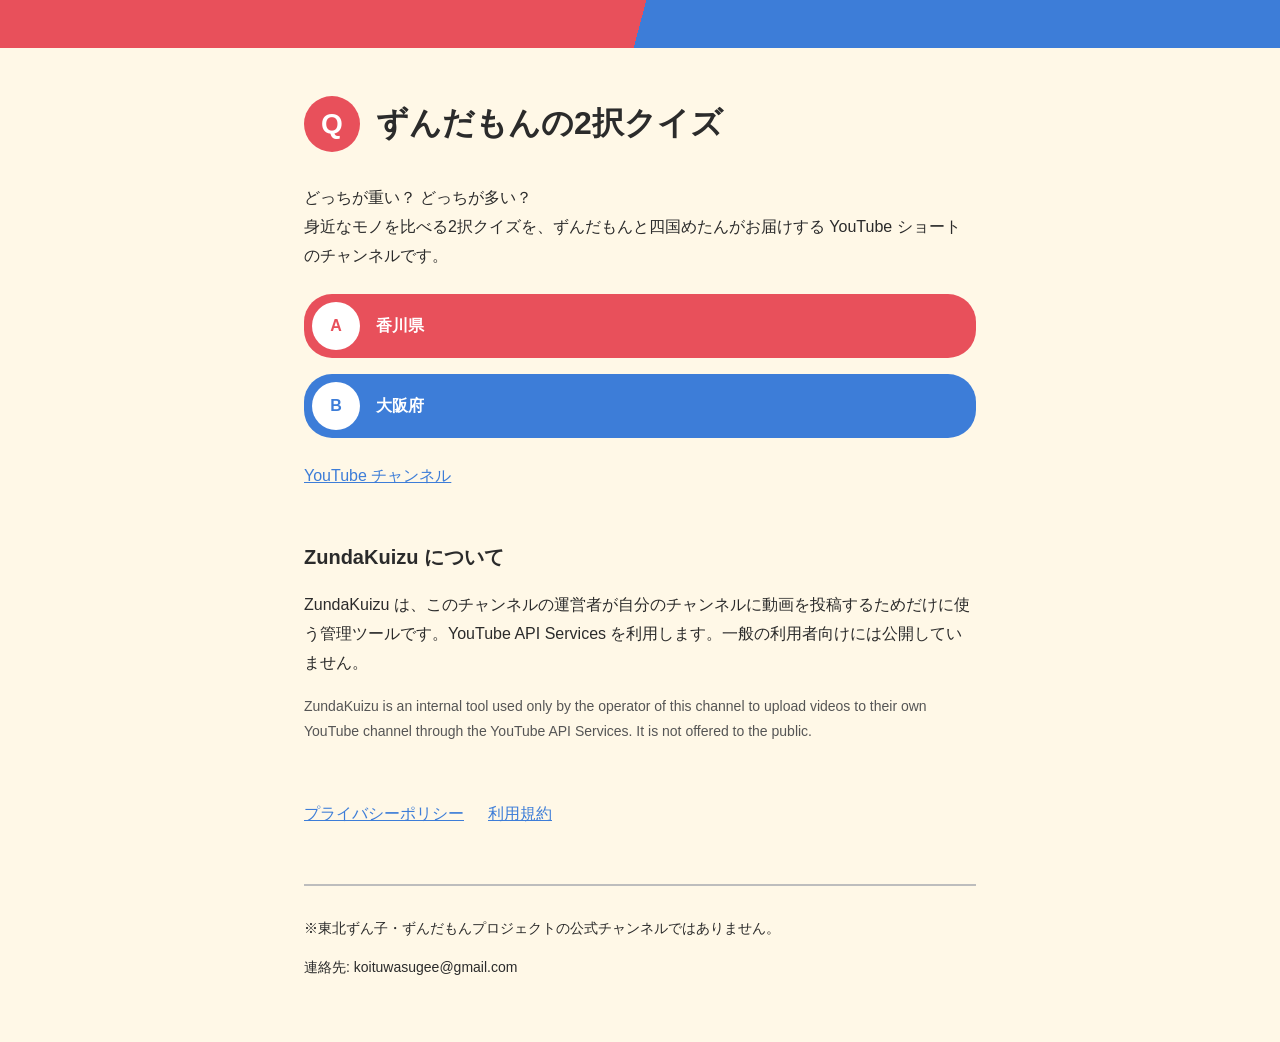
==== index.html @ 1a4bfd3b "Add files via upload" ====
<!doctype html>
<html lang="ja">
<head>
<meta charset="utf-8">
<meta name="viewport" content="width=device-width, initial-scale=1">
<title>ずんだもんの2択クイズ</title>
<meta name="description" content="身近なモノを比べる2択クイズの YouTube ショートチャンネル">
<link rel="stylesheet" href="style.css">
</head>
<body>
<div class="band"></div>
<main>
  <h1 class="title"><span class="q">Q</span>ずんだもんの2択クイズ</h1>

  <p>どっちが重い？ どっちが多い？<br>身近なモノを比べる2択クイズを、ずんだもんと四国めたんがお届けする YouTube ショートのチャンネルです。</p>

  <div class="choices" aria-hidden="true">
    <div class="choice a"><b>A</b>香川県</div>
    <div class="choice b"><b>B</b>大阪府</div>
  </div>

  <p><a href="https://www.youtube.com/channel/UCIOG8KiUSZecC9Xasb06RGQ">YouTube チャンネル</a></p>

  <h2>ZundaKuizu について</h2>
  <p>ZundaKuizu は、このチャンネルの運営者が自分のチャンネルに動画を投稿するためだけに使う管理ツールです。YouTube API Services を利用します。一般の利用者向けには公開していません。</p>
  <p lang="en" class="note">ZundaKuizu is an internal tool used only by the operator of this channel to upload videos to their own YouTube channel through the YouTube API Services. It is not offered to the public.</p>

  <nav>
    <a href="privacy.html">プライバシーポリシー</a>
    <a href="terms.html">利用規約</a>
  </nav>

  <footer>
    <p>※東北ずん子・ずんだもんプロジェクトの公式チャンネルではありません。</p>
    <p>連絡先: koituwasugee@gmail.com</p>
  </footer>
</main>
</body>
</html>
---- style.css ----
/* 正典: ProjectShort/DESIGN.md */
:root {
  --paper: #FFF8E7;
  --ink: #2B2B2B;
  --choice-a: #E8505B;
  --choice-b: #3D7DD8;
  --highlight: #FFD23F;
  --dimmed: #BDBDBD;
  --on-color: #FFFFFF;
  --surface: #FFFFFF;
  --ink-sub: #555555;
  --shadow: 0 6px 0 rgba(0, 0, 0, .15);
  --font: "BIZ UDGothic", "BIZ UDPGothic", "Yu Gothic", sans-serif;
}

* { box-sizing: border-box; }

body {
  margin: 0;
  background: var(--paper);
  color: var(--ink);
  font-family: var(--font);
  font-size: 16px;
  line-height: 1.8;
}

.band {
  height: 48px;
  /* 赤と青の塗り分け（境目はくっきり。バナーと同じ） */
  background: linear-gradient(105deg, var(--choice-a) 0 50%, var(--choice-b) 50% 100%);
}

main {
  max-width: 720px;
  margin: 0 auto;
  padding: 48px 24px;
}

.title {
  display: flex;
  align-items: center;
  gap: 16px;
  margin: 0 0 32px;
  font-size: 32px;
  font-weight: 700;
  line-height: 1.3;
}

.q {
  flex: none;
  display: grid;
  place-items: center;
  width: 56px;
  height: 56px;
  border-radius: 50%;
  background: var(--choice-a);
  color: var(--on-color);
  font-size: 28px;
}

h2 {
  margin: 48px 0 8px;
  font-size: 20px;
  font-weight: 700;
}

.card {
  margin: 24px 0;
  padding: 24px;
  border-radius: 28px;
  background: var(--surface);
  box-shadow: var(--shadow);
}

.choices { display: grid; gap: 16px; margin: 24px 0; }

.choice {
  display: flex;
  align-items: center;
  gap: 16px;
  min-height: 64px;
  padding: 8px 24px 8px 8px;
  border-radius: 28px;
  color: var(--on-color);
  font-weight: 700;
}

.choice b {
  display: grid;
  place-items: center;
  width: 48px;
  height: 48px;
  border-radius: 50%;
  background: var(--on-color);
}

.choice.a { background: var(--choice-a); }
.choice.a b { color: var(--choice-a); }
.choice.b { background: var(--choice-b); }
.choice.b b { color: var(--choice-b); }

a { color: var(--choice-b); }
a:focus-visible { outline: 3px solid var(--highlight); outline-offset: 2px; }

nav { display: flex; flex-wrap: wrap; gap: 8px 24px; margin-top: 48px; }
nav a { display: inline-flex; align-items: center; min-height: 44px; }

.note { font-size: 14px; color: var(--ink-sub); }

ul { padding-left: 1.4em; }

footer {
  margin-top: 48px;
  padding-top: 16px;
  border-top: 2px solid var(--dimmed);
  font-size: 14px;
}

@media (max-width: 599px) {
  main { padding: 32px 16px; }
  .title { font-size: 24px; }
  .q { width: 44px; height: 44px; font-size: 22px; }
}
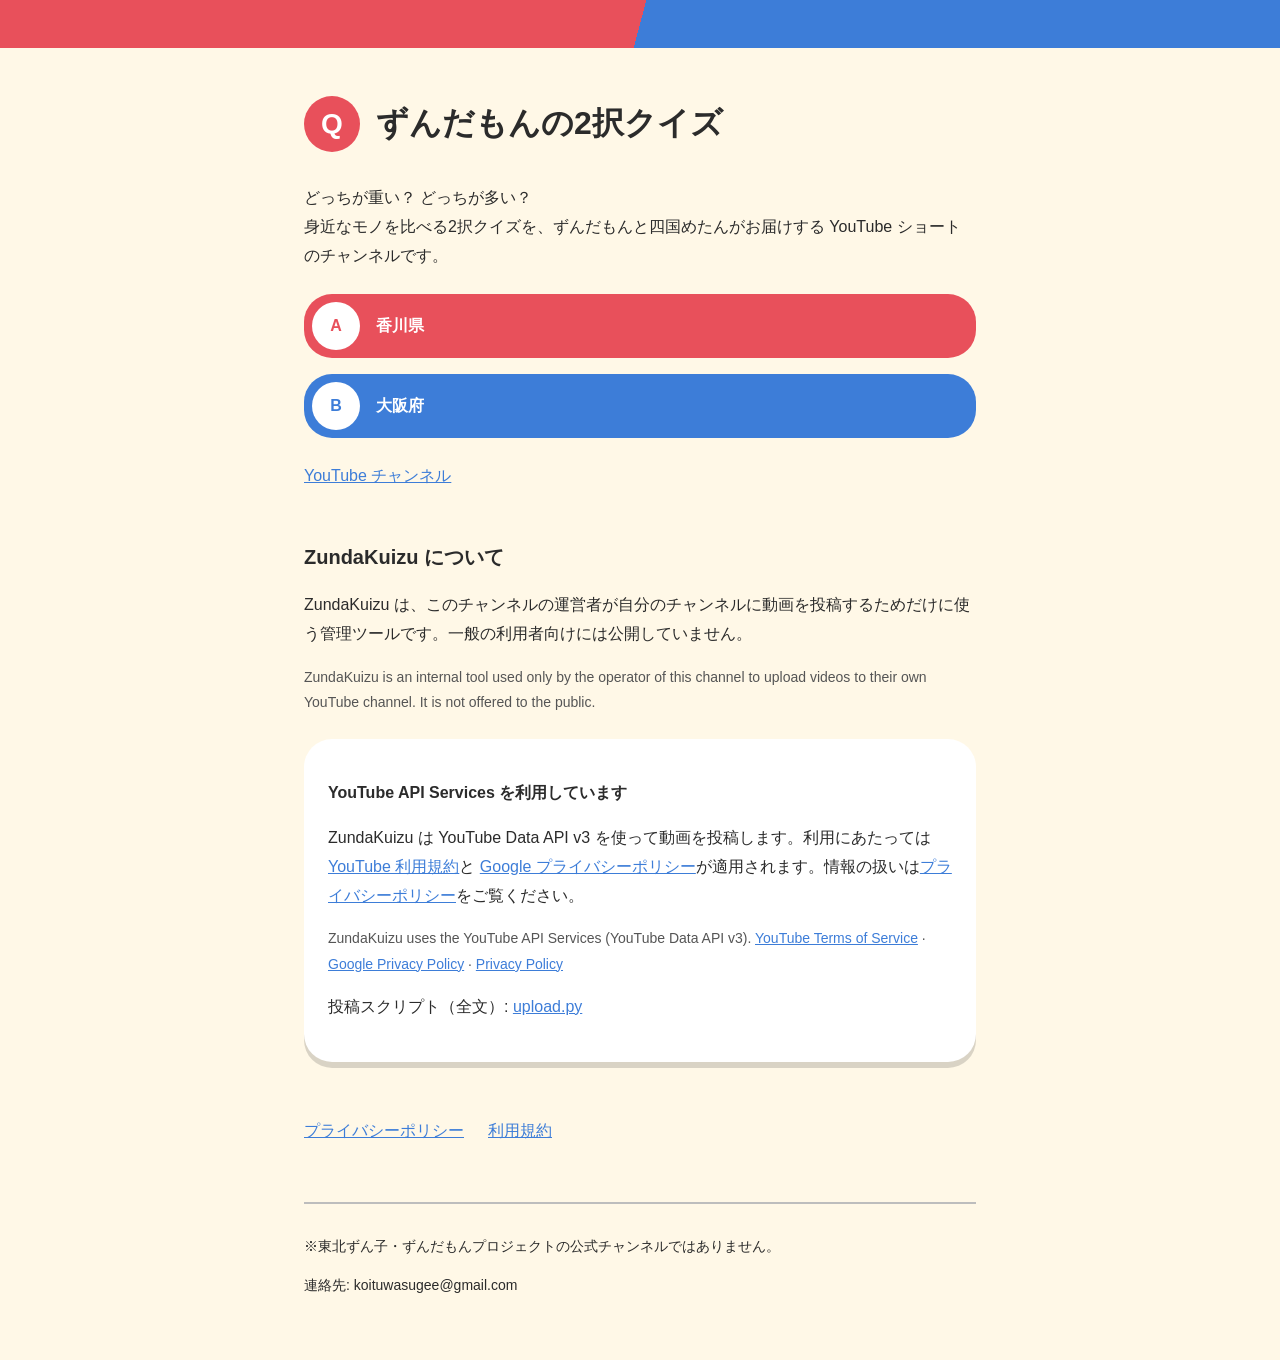
==== commit 7dc233be: "Add files via upload" ====
--- a/index.html
+++ b/index.html
@@ -22,8 +22,15 @@
   <p><a href="https://www.youtube.com/channel/UCIOG8KiUSZecC9Xasb06RGQ">YouTube チャンネル</a></p>
 
   <h2>ZundaKuizu について</h2>
-  <p>ZundaKuizu は、このチャンネルの運営者が自分のチャンネルに動画を投稿するためだけに使う管理ツールです。YouTube API Services を利用します。一般の利用者向けには公開していません。</p>
-  <p lang="en" class="note">ZundaKuizu is an internal tool used only by the operator of this channel to upload videos to their own YouTube channel through the YouTube API Services. It is not offered to the public.</p>
+  <p>ZundaKuizu は、このチャンネルの運営者が自分のチャンネルに動画を投稿するためだけに使う管理ツールです。一般の利用者向けには公開していません。</p>
+  <p lang="en" class="note">ZundaKuizu is an internal tool used only by the operator of this channel to upload videos to their own YouTube channel. It is not offered to the public.</p>
+
+  <div class="card">
+    <p><strong>YouTube API Services を利用しています</strong></p>
+    <p>ZundaKuizu は YouTube Data API v3 を使って動画を投稿します。利用にあたっては <a href="https://www.youtube.com/t/terms">YouTube 利用規約</a>と <a href="https://policies.google.com/privacy">Google プライバシーポリシー</a>が適用されます。情報の扱いは<a href="privacy.html">プライバシーポリシー</a>をご覧ください。</p>
+    <p lang="en" class="note">ZundaKuizu uses the YouTube API Services (YouTube Data API v3). <a href="https://www.youtube.com/t/terms">YouTube Terms of Service</a> · <a href="https://policies.google.com/privacy">Google Privacy Policy</a> · <a href="privacy.html">Privacy Policy</a></p>
+    <p>投稿スクリプト（全文）: <a href="upload.py">upload.py</a></p>
+  </div>
 
   <nav>
     <a href="privacy.html">プライバシーポリシー</a>
